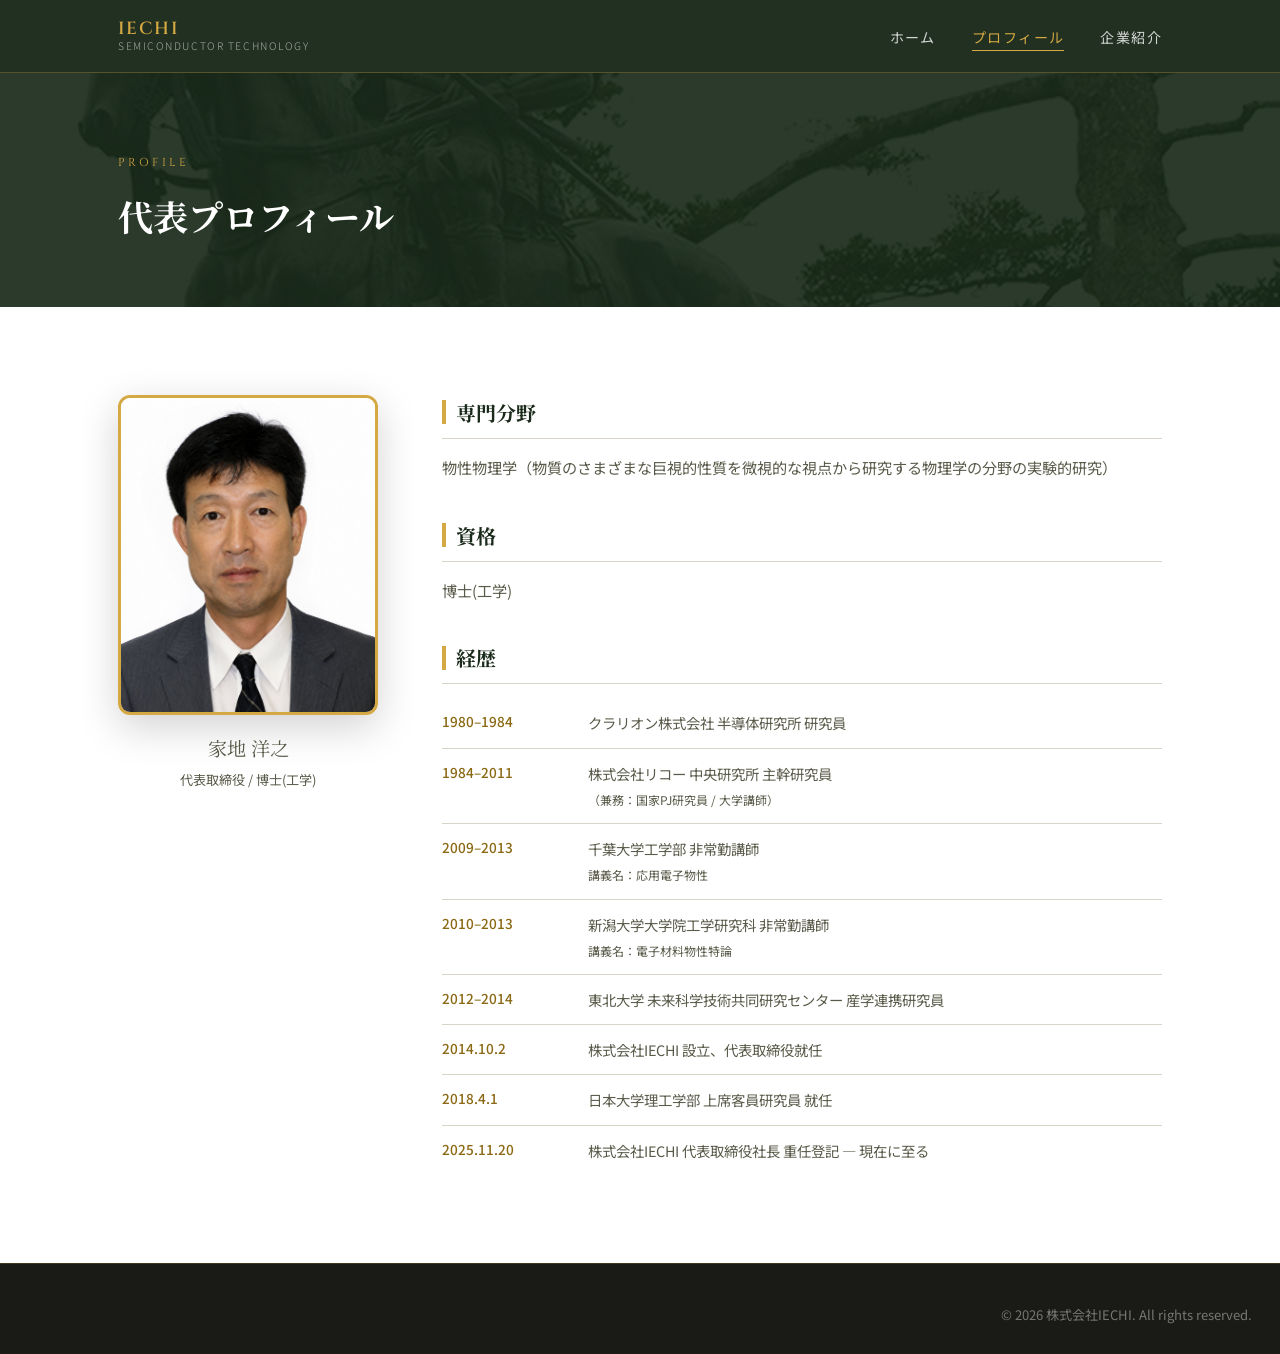
==== about.html @ 6ed94ffd "HP作成" ====
<!DOCTYPE html>
<html lang="ja">
<head>
  <meta charset="UTF-8">
  <meta name="viewport" content="width=device-width, initial-scale=1.0">
  <meta name="description" content="代表プロフィール — 家地洋之 博士（工学）、株式会社IECHI 代表取締役">
  <title>プロフィール | 株式会社IECHI</title>
  <link rel="stylesheet" href="style.css">
</head>
<body>

  <header class="site-header">
    <div class="header-inner">
      <a href="index.html" class="logo">
        IECHI
        <span class="logo-sub">SEMICONDUCTOR TECHNOLOGY</span>
      </a>
      <button class="nav-toggle" aria-label="メニューを開く" aria-expanded="false">
        <span></span><span></span><span></span>
      </button>
      <nav class="main-nav">
        <ul>
          <li><a href="index.html">ホーム</a></li>
          <li><a href="about.html" class="active">プロフィール</a></li>
          <li><a href="company.html">企業紹介</a></li>
        </ul>
      </nav>
    </div>
  </header>

  <main>

    <div class="page-header">
      <div class="container page-header-inner">
        <span class="section-label">PROFILE</span>
        <h1>代表プロフィール</h1>
      </div>
    </div>

    <section class="section section-bg-white">
      <div class="container">
        <div class="profile-layout fade-in">
          <div class="profile-photo">
            <div class="face-frame">
              <img src="images/img_face.png" alt="家地 洋之">
            </div>
            <div class="face-caption">
              <span class="face-name">家地 洋之</span>
              <span>代表取締役 / 博士(工学)</span>
            </div>
          </div>
          <div class="profile-content">
            <h2>専門分野</h2>
            <p>
              物性物理学（物質のさまざまな巨視的性質を微視的な視点から研究する物理学の分野の実験的研究）
            </p>

            <h2>資格</h2>
            <p>博士(工学)</p>

            <h2>経歴</h2>
            <ul class="career-list">
              <li>
                <span class="career-year">1980–1984</span>
                <span class="career-desc">クラリオン株式会社 半導体研究所 研究員</span>
              </li>
              <li>
                <span class="career-year">1984–2011</span>
                <span class="career-desc">株式会社リコー 中央研究所 主幹研究員<br><small>（兼務：国家PJ研究員 / 大学講師）</small></span>
              </li>
              <li>
                <span class="career-year">2009–2013</span>
                <span class="career-desc">千葉大学工学部 非常勤講師<br><small>講義名：応用電子物性</small></span>
              </li>
              <li>
                <span class="career-year">2010–2013</span>
                <span class="career-desc">新潟大学大学院工学研究科 非常勤講師<br><small>講義名：電子材料物性特論</small></span>
              </li>
              <li>
                <span class="career-year">2012–2014</span>
                <span class="career-desc">東北大学 未来科学技術共同研究センター 産学連携研究員</span>
              </li>
              <li>
                <span class="career-year">2014.10.2</span>
                <span class="career-desc">株式会社IECHI 設立、代表取締役就任</span>
              </li>
              <li>
                <span class="career-year">2018.4.1</span>
                <span class="career-desc">日本大学理工学部 上席客員研究員 就任</span>
              </li>
              <li>
                <span class="career-year">2025.11.20</span>
                <span class="career-desc">株式会社IECHI 代表取締役社長 重任登記 — 現在に至る</span>
              </li>
            </ul>
          </div>
        </div>
      </div>
    </section>

  </main>

  <footer class="site-footer">
    <div class="footer-inner footer-inner--full">
      <div class="footer-info footer-info--end">
        &copy; 2026 株式会社IECHI. All rights reserved.
      </div>
    </div>
  </footer>

  <script src="nav.js"></script>
</body>
</html>
---- style.css ----
/* ========================================
   株式会社IECHI — 共通スタイル
   ======================================== */

   @import url('https://fonts.googleapis.com/css2?family=Noto+Sans+JP:wght@300;400;500;700&family=Noto+Serif+JP:wght@400;700&family=Cinzel:wght@400;600&display=swap');

   :root {
     --color-primary:       #1a2a1a;
     --color-primary-mid:   #2c4a2c;
     --color-accent:        #8b6914;
     --color-accent-light:  #c49a28;
     --color-gold:          #d4a843;
     --color-bg:            #f7f5f0;
     --color-bg-dark:       #1a1a16;
     --color-white:         #ffffff;
     --color-text:          #1e1e1a;
     --color-text-muted:    #5a5a4a;
     --color-border:        #d8d4c8;
     --shadow-sm:  0 1px 4px rgba(0,0,0,0.08);
     --shadow-md:  0 4px 16px rgba(0,0,0,0.12);
     --shadow-lg:  0 12px 40px rgba(0,0,0,0.18);
     --radius:     6px;
     --radius-lg:  12px;
     --font-sans:  'Noto Sans JP', sans-serif;
     --font-serif: 'Noto Serif JP', serif;
     --font-deco:  'Cinzel', serif;
     --max-width:  1100px;
     --header-height: 72px;
   }
   
   *, *::before, *::after { box-sizing: border-box; margin: 0; padding: 0; }
   html { scroll-behavior: smooth; }
   
   body {
     font-family: var(--font-sans);
     font-size: 16px;
     line-height: 1.75;
     color: var(--color-text);
     background: var(--color-bg);
     min-height: 100vh;
     display: flex;
     flex-direction: column;
   }
   
   img { max-width: 100%; height: auto; display: block; }
   a { color: var(--color-accent); text-decoration: none; transition: color 0.2s; }
   a:hover { color: var(--color-accent-light); }
   
   /* ---- Header ---- */
   .site-header {
     position: sticky; top: 0; z-index: 100;
     background: rgba(26, 42, 26, 0.97);
     backdrop-filter: blur(8px);
     border-bottom: 1px solid rgba(212,168,67,0.3);
   }
   .header-inner {
     max-width: var(--max-width); margin: 0 auto; padding: 0 28px;
     height: var(--header-height);
     display: flex; align-items: center; justify-content: space-between;
   }
   .logo {
     font-family: var(--font-deco);
     font-size: 1.1rem; font-weight: 600;
     color: var(--color-gold);
     letter-spacing: 0.08em;
     display: flex; flex-direction: column; line-height: 1.2;
   }
   .logo-sub {
     font-family: var(--font-sans);
     font-size: 0.65rem; font-weight: 300;
     color: rgba(255,255,255,0.6);
     letter-spacing: 0.15em;
   }
   
   .nav-toggle {
     display: none; background: none; border: none; cursor: pointer;
     padding: 8px; flex-direction: column; gap: 5px;
   }
   .nav-toggle span {
     display: block; width: 24px; height: 2px;
     background: var(--color-gold);
     transition: transform 0.3s, opacity 0.3s;
   }
   .nav-toggle.active span:nth-child(1) { transform: translateY(7px) rotate(45deg); }
   .nav-toggle.active span:nth-child(2) { opacity: 0; }
   .nav-toggle.active span:nth-child(3) { transform: translateY(-7px) rotate(-45deg); }
   
   .main-nav ul { list-style: none; display: flex; gap: 36px; }
   .main-nav a {
     font-size: 0.88rem; font-weight: 400; letter-spacing: 0.1em;
     color: rgba(255,255,255,0.8);
     position: relative; padding: 4px 0;
   }
   .main-nav a::after {
     content: ""; position: absolute; bottom: 0; left: 0;
     width: 0; height: 1px; background: var(--color-gold);
     transition: width 0.3s;
   }
   .main-nav a:hover, .main-nav a.active { color: var(--color-gold); }
   .main-nav a:hover::after, .main-nav a.active::after { width: 100%; }
   
   /* ---- Main ---- */
   main { flex: 1; }
   .container { max-width: var(--max-width); margin: 0 auto; padding: 0 28px; }
   .section { padding: 88px 0; }
   
   /* ---- Hero (index) ---- */
   .hero {
     position: relative;
     min-height: 100vh;
     display: flex; flex-direction: column;
     overflow: hidden;
     background: #232e1a;
   }
   .hero-masamune {
     display: none;
   }
   .hero-masamune-img {
     position: absolute;
     top: 50%; left: 50%;
     transform: translate(-50%, -50%);
     width: 70%; height: auto;
     object-fit: contain; object-position: center;
     opacity: 1;
   }
   
   /* 左右端のみ画像の緑色でフェードアウト */
   .hero::before {
     content: "";
     position: absolute; inset: 0;
     background:
       linear-gradient(to right,
         rgba(38,48,30,0.88) 0%,
         rgba(38,48,30,0.4) 8%,
         transparent 20%,
         transparent 80%,
         rgba(38,48,30,0.4) 92%,
         rgba(38,48,30,0.88) 100%);
     pointer-events: none;
     z-index: 1;
   }
   
   /* ---- Hero decorative SVGs ---- */
   .hero-castle {
     position: absolute;
     left: 0;
     bottom: 0;
     width: clamp(140px, 18vw, 260px);
     opacity: 0;
     pointer-events: none;
     animation: castleFadeIn 1.4s 0.6s forwards;
     z-index: 2;
   }
   .hero-kamon {
     display: none;
   }
   @keyframes castleFadeIn {
     from { opacity: 0; transform: translateX(-20px) translateY(10px); }
     to   { opacity: 0.62; transform: translateX(0) translateY(0); }
   }
   @keyframes kamonReveal {
     from { opacity: 0; transform: translateY(-55%) rotate(-10deg) scale(0.82); }
     to   { opacity: 0.4; transform: translateY(-55%) rotate(0deg) scale(1); }
   }
   
   /* ---- Hero horizon line ---- */
   .hero::after {
     content: "";
     position: absolute;
     bottom: 80px;
     left: 0; right: 0;
     height: 1px;
     background: linear-gradient(to right,
       rgba(212,168,67,0.35),
       transparent 28%,
       transparent 72%,
       rgba(212,168,67,0.35));
     pointer-events: none;
     z-index: 1;
   }
   
   /* ---- Hero coordinates label ---- */
   .hero-coords {
     position: absolute;
     bottom: 18px;
     right: 24px;
     font-family: var(--font-deco);
     font-size: 5rem;
     letter-spacing: 0.18em;
     color: rgba(212,168,67,0.28);
     z-index: 2;
   }
   .hero-content {
     position: relative; z-index: 3;
     max-width: var(--max-width); margin: 0 auto;
     padding: 0 28px;
     display: flex; flex-direction: column; justify-content: center;
     min-height: 100vh;
     padding-top: var(--header-height);
   }
   .hero-content-inner {
     background: rgba(20, 32, 20, 0.62);
     backdrop-filter: blur(2px);
     border-left: 3px solid var(--color-gold);
     padding: 40px 48px;
     border-radius: 0 var(--radius-lg) var(--radius-lg) 0;
     max-width: 660px;
     width: fit-content;
   }
   .hero-eyebrow {
     font-family: var(--font-deco);
     font-size: 0.78rem; letter-spacing: 0.3em;
     color: var(--color-gold); margin-bottom: 24px;
     opacity: 0; animation: fadeUp 0.8s 0.2s forwards;
   }
   .hero-title {
     font-family: var(--font-serif);
     font-size: clamp(1.8rem, 4vw, 3rem);
     font-weight: 700; line-height: 1.25;
     color: var(--color-white);
     margin-bottom: 28px;
     opacity: 0; animation: fadeUp 0.8s 0.4s forwards;
   }
   .hero-title span { color: var(--color-gold); }
   .hero-lead {
     font-size: 1.4rem; line-height: 1.9;
     color: rgba(255,255,255,0.75);
     max-width: 800px; margin-bottom: 48px;
     opacity: 0; animation: fadeUp 0.8s 0.6s forwards;
   }
   .hero-actions {
     display: flex; gap: 16px; flex-wrap: wrap;
     opacity: 0; animation: fadeUp 0.8s 0.8s forwards;
   }
   @keyframes scrollLine { 0%,100%{opacity:1;transform:scaleY(1)} 50%{opacity:0.3;transform:scaleY(0.5)} }
   
   /* ---- Buttons ---- */
   .btn {
     display: inline-block; padding: 14px 34px;
     border-radius: var(--radius); font-size: 0.9rem;
     font-weight: 500; letter-spacing: 0.08em;
     cursor: pointer; border: none; text-align: center;
     transition: all 0.25s;
   }
   .btn-gold {
     background: var(--color-gold); color: var(--color-primary);
     font-weight: 700;
   }
   .btn-gold:hover { background: var(--color-accent-light); color: var(--color-primary); transform: translateY(-2px); box-shadow: var(--shadow-md); }
   .btn-outline-light {
     background: transparent; color: var(--color-white);
     border: 1px solid rgba(255,255,255,0.4);
   }
   .btn-outline-light:hover { border-color: var(--color-gold); color: var(--color-gold); }
   
   /* ---- Section Titles ---- */
   .section-label {
     font-family: var(--font-deco);
     font-size: 0.72rem; letter-spacing: 0.3em;
     color: var(--color-accent); margin-bottom: 12px;
     display: block;
   }
   .section-title {
     font-family: var(--font-serif);
     font-size: 1.8rem; font-weight: 700;
     color: var(--color-primary); margin-bottom: 8px;
   }
   .section-divider {
     width: 40px; height: 2px;
     background: linear-gradient(to right, var(--color-gold), var(--color-accent-light));
     margin-bottom: 48px;
   }
   
   /* ---- About strip on index ---- */
   .about-strip { background: var(--color-white); padding: 88px 0; }
   .about-strip-inner {
     display: grid; grid-template-columns: 260px 1fr;
     gap: 64px; align-items: start;
   }
   .face-frame {
     width: 240px; height: 300px; overflow: hidden;
     border-radius: var(--radius-lg);
     box-shadow: var(--shadow-lg);
     border: 3px solid var(--color-gold);
   }
   .face-frame img { width: 100%; height: 100%; object-fit: cover; object-position: top; }
   .face-caption { margin-top: 16px; text-align: center; }
   .face-caption strong { display: block; font-family: var(--font-serif); font-size: 1.1rem; color: var(--color-primary); }
   .face-caption span { font-size: 0.82rem; color: var(--color-text-muted); }
   
   .about-text p { color: var(--color-text-muted); margin-bottom: 18px; font-size: 0.95rem; line-height: 1.9; }
   
   /* ---- Cards (index services) ---- */
   .card-grid { display: grid; grid-template-columns: repeat(3,1fr); gap: 24px; }
   .card {
     background: var(--color-white); border-radius: var(--radius-lg);
     padding: 32px 26px; border: 1px solid var(--color-border);
     transition: transform 0.2s, box-shadow 0.2s;
   }
   .card:hover { }
   .card-num {
     font-family: var(--font-deco); font-size: 1.8rem;
     color: var(--color-gold); opacity: 0.4; margin-bottom: 12px;
   }
   .card h3 { font-family: var(--font-serif); font-size: 1.05rem; color: var(--color-primary); margin-bottom: 10px; }
   .card p { color: var(--color-text-muted); font-size: 0.88rem; line-height: 1.8; }
   
   /* ---- Achievement strip ---- */
   .achieve-strip { background: var(--color-primary); padding: 88px 0; }
   .achieve-grid { display: grid; grid-template-columns: 1fr 1fr; gap: 32px; }
   .achieve-img-wrap {
     border-radius: var(--radius-lg); overflow: hidden;
     box-shadow: var(--shadow-lg);
   }
   .achieve-img-wrap img { width: 100%; height: 100%; object-fit: cover; }
   .achieve-text { color: rgba(255,255,255,0.85); }
   .achieve-text .section-title { color: var(--color-white); }
   .achieve-list { list-style: none; margin-top: 24px; }
   .achieve-list li {
     padding: 12px 0; border-bottom: 1px solid rgba(255,255,255,0.1);
     font-size: 0.9rem; color: rgba(255,255,255,0.75);
     display: flex; gap: 12px; align-items: flex-start;
   }
   .achieve-list li::before { content: "◆"; color: var(--color-gold); flex-shrink: 0; font-size: 0.7rem; margin-top: 4px; }
   
   /* ---- Page Header ---- */
   .page-header {
     background: var(--color-primary);
     padding: 80px 0 60px;
     position: relative; overflow: hidden;
   }
   .page-header::before {
     content: ""; position: absolute; inset: 0;
     background: url('images/img_masamune.png') center/cover no-repeat;
     opacity: 0.08;
   }
   .page-header-inner { position: relative; z-index: 1; }
   .page-header .section-label { color: var(--color-gold); }
   .page-header h1 {
     font-family: var(--font-serif);
     font-size: 2.2rem; color: var(--color-white);
     font-weight: 700;
   }
   
   /* ---- Profile page ---- */
   .profile-photo .face-frame { width: 260px; height: 320px; }
   .profile-photo .face-caption .face-name {
     display: block;
     font-family: var(--font-serif);
     font-size: 1.2rem;
     font-weight: 400;
     color: var(--color-text-muted);
   }
   
   .profile-content h2 {
     font-family: var(--font-serif);
     font-size: 1.25rem; color: var(--color-primary);
     margin: 36px 0 14px; padding-bottom: 8px;
     border-bottom: 1px solid var(--color-border);
     display: flex; align-items: center; gap: 10px;
   }
   .profile-content h2:first-child { margin-top: 0; }
   .profile-content h2::before { content: ""; width: 4px; height: 1.2em; background: var(--color-gold); display: block; }
   .profile-content p { color: var(--color-text-muted); margin-bottom: 16px; font-size: 0.95rem; line-height: 1.9; }
   
   .career-list { list-style: none; }
   .career-list li {
     display: grid; grid-template-columns: 130px 1fr;
     gap: 16px; padding: 12px 0;
     border-bottom: 1px solid var(--color-border);
     font-size: 0.9rem;
   }
   .career-list li:last-child { border-bottom: none; }
   .career-year { color: var(--color-accent); font-weight: 500; font-size: 0.85rem; }
   .career-desc { color: var(--color-text-muted); }
   
   .company-table { width: 100%; border-collapse: collapse; font-size: 0.92rem; margin-top: 8px; }
   .company-table th, .company-table td { padding: 12px 16px; border-bottom: 1px solid var(--color-border); text-align: left; }
   .company-table th { width: 140px; color: var(--color-primary); font-weight: 600; background: rgba(26,42,26,0.03); }
   .company-table td { color: var(--color-text-muted); }
   
   /* ---- Service page ---- */
   .service-list { display: flex; flex-direction: column; gap: 28px; }
   .service-item {
     background: var(--color-white); border-radius: var(--radius-lg);
     padding: 36px 40px; border: 1px solid var(--color-border);
     display: grid; grid-template-columns: 72px 1fr; gap: 28px;
     transition: box-shadow 0.2s;
   }
   .service-item:hover { }
   .service-num {
     font-family: var(--font-deco); font-size: 2.2rem;
     color: var(--color-gold); line-height: 1; opacity: 0.5;
   }
   .service-item h3 { font-family: var(--font-serif); font-size: 1.15rem; color: var(--color-primary); margin-bottom: 10px; }
   .service-item p { color: var(--color-text-muted); font-size: 0.93rem; margin-bottom: 14px; }
   .service-tags { display: flex; flex-wrap: wrap; gap: 8px; }
   .service-tags span {
     background: var(--color-bg); padding: 4px 14px;
     border-radius: 20px; font-size: 0.82rem; color: var(--color-text-muted);
     border: 1px solid var(--color-border);
   }
   
   .research-img-strip { background: var(--color-primary); padding: 72px 0; }
   .research-img-wrap {
     border-radius: var(--radius-lg); overflow: hidden;
     box-shadow: var(--shadow-lg); max-height: 480px;
   }
   .research-img-wrap img { width: 100%; object-fit: cover; }
   
   /* ---- Footer ---- */
   .site-footer {
     background: var(--color-bg-dark);
     border-top: 1px solid rgba(212,168,67,0.2);
     padding: 40px 0 28px;
   }
   .footer-inner {
     max-width: var(--max-width); margin: 0 auto; padding: 0 28px;
     display: flex; justify-content: space-between; align-items: center; flex-wrap: wrap; gap: 16px;
   }
   .footer-logo { font-family: var(--font-deco); font-size: 1rem; color: var(--color-gold); }
   .footer-info { font-size: 0.82rem; color: rgba(255,255,255,0.4); text-align: right; line-height: 1.7; }
   
   /* ---- Animations ---- */
   @keyframes fadeUp {
     from { opacity: 0; transform: translateY(24px); }
     to   { opacity: 1; transform: translateY(0); }
   }
   .fade-in { opacity: 0; transform: translateY(20px); transition: opacity 0.7s, transform 0.7s; }
   .fade-in.visible { opacity: 1; transform: none; }
   
   /* ---- Responsive ---- */
   @media (max-width: 900px) {
     .about-strip-inner, .profile-layout { grid-template-columns: 1fr; text-align: center; }
     .face-frame { margin: 0 auto; }
     .profile-content h2 { justify-content: center; }
     .achieve-grid, .card-grid { grid-template-columns: 1fr; }
     .career-list li { grid-template-columns: 1fr; gap: 4px; }
     .service-item { grid-template-columns: 1fr; }
     .service-num { font-size: 1.6rem; }
   }
   @media (max-width: 768px) {
     .nav-toggle { display: flex; }
     .hero-castle,
     .hero-kamon,
     .hero-coords { display: none; }
     .main-nav {
       position: fixed; top: var(--header-height); left: 0; right: 0;
       background: rgba(26,42,26,0.98);
       transform: translateY(-110%); opacity: 0; pointer-events: none;
       transition: transform 0.3s, opacity 0.3s;
     }
     .main-nav.open { transform: translateY(0); opacity: 1; pointer-events: auto; }
     .main-nav ul { flex-direction: column; gap: 0; padding: 16px 28px; }
     .main-nav li { border-bottom: 1px solid rgba(255,255,255,0.08); }
     .main-nav li:last-child { border-bottom: none; }
     .main-nav a { display: block; padding: 14px 0; }
     .hero-title { font-size: 1.8rem; }
     .section { padding: 60px 0; }

     /* スマホ：画像↑・文言↓ */
     .hero {
       flex-direction: column;
       min-height: unset;
       background: #232e1a;
     }
     .hero::before, .hero::after { display: none; }
     .hero-masamune-img {
       position: relative;
       top: unset; left: unset;
       transform: none;
       width: 100%;
       height: auto;
       display: block;
       order: -1;
     }
     .hero-content {
       position: relative;
       min-height: unset;
       padding-top: 24px;
       padding-bottom: 40px;
     }
     .service-item { padding: 24px 20px; }
     .research-img-wrap { max-height: 300px; }
     .gan-grid { grid-template-columns: 1fr; }
     .related-clients-list { grid-template-columns: 1fr; }
   }

   /* ---- Utility ---- */
   .section-bg-white { background: var(--color-white); }
   .section-bg-default { background: var(--color-bg); }
   .text-center { text-align: center; }
   .section-header { margin-bottom: 48px; }
   .section-header-lg { text-align: center; margin-bottom: 56px; }
   .section-header-md { text-align: center; margin-bottom: 40px; }
   .section-divider-center { margin: 0 auto 0; }
   .section-actions { text-align: center; margin-top: 48px; }
   .section-actions-sm { margin-top: 32px; }
   .btn-mt { margin-top: 16px; }
   .btn-sm { font-size: 0.88rem; }

   .footer-inner--full { max-width: 100%; padding-right: 28px; }
   .footer-info--end { margin-left: auto; }

   /* ---- Index ---- */
   .about-strip-inner--single { grid-template-columns: 1fr; }
   .message-signature {
     text-align: right;
     font-size: 0.88rem;
     color: var(--color-text-muted);
     font-weight: 400;
     margin-top: 8px;
   }
   .achieve-header .section-label { color: var(--color-gold); }
   .achieve-header .section-title { color: var(--color-white); }

   /* ---- Profile ---- */
   .profile-layout {
     display: grid;
     grid-template-columns: 260px 1fr;
     gap: 64px;
     align-items: start;
   }

   /* ---- Service ---- */
   .service-intro { margin-bottom: 56px; }
   .service-lead { color: var(--color-text-muted); max-width: 640px; }

   /* ---- Company page ---- */
   .co-section {
     background: var(--color-white);
     padding: 88px 0;
   }
   .co-header { margin-bottom: 48px; }
   .co-image-wrapper {
     position: relative;
     margin-bottom: 64px;
     box-shadow: 8px 8px 0 rgba(212,168,67,0.18), 0 4px 24px rgba(0,0,0,0.07);
     border-radius: var(--radius-lg);
   }
   .co-image-wrapper img {
     width: 100%; height: auto;
     border-radius: var(--radius-lg);
     border: 1px solid var(--color-border);
     display: block;
   }
   .co-desc { margin-bottom: 40px; }
   .co-desc p {
     line-height: 2.0;
     font-size: 0.95rem;
     color: var(--color-text-muted);
   }
   .co-gan-block { margin-bottom: 64px; }
   .gan-grid {
     display: grid;
     grid-template-columns: 1fr 1fr;
     gap: 16px;
   }
   .gan-grid img {
     width: 100%;
     height: auto;
     display: block;
     border-radius: var(--radius-lg);
     border: 1px solid var(--color-border);
     box-shadow: 0 2px 12px rgba(0,0,0,0.08);
   }
   .co-detail-grid {
     display: grid;
     grid-template-columns: 1fr;
     gap: 24px;
   }
   .co-card {
     background: var(--color-bg);
     border-radius: var(--radius-lg);
     padding: 28px 32px;
     border: 1px solid var(--color-border);
     transition: box-shadow 0.2s;
   }
   .co-card h3 {
     font-family: var(--font-serif);
     font-size: 1rem;
     color: var(--color-primary);
     margin-bottom: 14px;
     padding-bottom: 10px;
     border-bottom: 2px solid var(--color-gold);
     display: flex;
     align-items: center;
     gap: 8px;
   }
   .co-list { list-style: none; }
   .co-list li {
     padding: 8px 0;
     border-bottom: 1px solid var(--color-border);
     font-size: 0.88rem;
     color: var(--color-text-muted);
     display: flex;
     gap: 10px;
     align-items: flex-start;
     line-height: 1.65;
   }
   .co-list li:last-child { border-bottom: none; }
   .co-list li::before {
     content: "◆";
     color: var(--color-gold);
     flex-shrink: 0;
     font-size: 0.6rem;
     margin-top: 5px;
   }
   .domains-section {
     background: var(--color-bg);
     padding: 30px 0;
   }
   .domain-row {
     display: grid;
     grid-template-columns: repeat(5, 1fr);
     gap: 16px;
     margin-top: 48px;
   }
   .domain-card {
     background: var(--color-white);
     border: 1px solid var(--color-border);
     border-radius: var(--radius-lg);
     padding: 28px 16px;
     text-align: center;
     position: relative;
     overflow: hidden;
     cursor: default;
     pointer-events: none;
     user-select: none;
   }
   .domain-icon {
     width: 44px; height: 44px;
     margin: 0 auto 12px;
     border-radius: 50%;
     background: linear-gradient(135deg, var(--color-bg) 0%, #e8e2d4 100%);
     border: 1px solid var(--color-border);
     display: flex; align-items: center; justify-content: center;
     font-size: 1.25rem;
     line-height: 1;
   }
   .domain-en {
     font-family: var(--font-deco);
     font-size: 0.58rem;
     letter-spacing: 0.2em;
     color: var(--color-accent);
     display: block;
     margin-bottom: 4px;
   }
   .domain-ja {
     font-size: 0.88rem;
     font-weight: 600;
     color: var(--color-primary);
     display: block;
   }
   .company-table--compact { font-size: 0.86rem; }
   .company-table--compact th { width: 100px; }
   .company-table td.email { font-size: 0.82rem; word-break: break-all; }

   .related-section {
     background: var(--color-primary);
     padding: 30px 0;
     margin-top: 64px;
     position: relative;
     overflow: hidden;
   }
   .related-section::before {
     content: "";
     position: absolute; inset: 0;
     background: radial-gradient(ellipse at 80% 50%, rgba(212,168,67,0.07) 0%, transparent 60%);
     pointer-events: none;
   }
   .related-section .section-label { color: var(--color-gold); }
   .related-section .section-title { color: var(--color-white); }
   .related-section .section-divider {
     background: linear-gradient(to right, var(--color-gold), transparent);
   }
   .related-layout {
     display: grid;
     grid-template-columns: 1.15fr 1fr;
     gap: 56px;
     align-items: start;
     margin-top: 48px;
   }
   .related-layout--bordered {
     margin-top: 64px;
     padding-top: 56px;
     border-top: 1px solid rgba(255,255,255,0.08);
   }
   .related-img-block {
     border-radius: var(--radius-lg);
     overflow: hidden;
     background: rgba(255,255,255,0.06);
     border: 1px solid rgba(212,168,67,0.2);
   }
   .related-img-block img {
     width: 100%; height: auto;
     object-fit: cover; display: block;
   }
   .related-img-stack {
     display: flex;
     flex-direction: column;
     gap: 12px;
   }
   .related-info { padding-top: 8px; }
   .related-info h3 {
     font-family: var(--font-serif);
     font-size: 1.4rem;
     color: var(--color-white);
     margin-bottom: 6px;
   }
   .related-info .sub {
     font-size: 0.78rem;
     color: var(--color-gold);
     letter-spacing: 0.15em;
     font-family: var(--font-deco);
     margin-bottom: 20px;
     display: block;
   }
   .related-info p {
     color: rgba(255,255,255,0.65);
     font-size: 0.92rem;
     line-height: 1.95;
     margin-bottom: 24px;
   }
   .related-detail-list { list-style: none; }
   .related-detail-list li {
     padding: 12px 0;
     border-bottom: 1px solid rgba(255,255,255,0.08);
     font-size: 0.88rem;
     color: rgba(255,255,255,0.6);
     display: flex;
     gap: 12px;
     align-items: flex-start;
   }
   .related-detail-list li:last-child { border-bottom: none; }
   .related-detail-list li::before {
     content: "◆";
     color: var(--color-gold);
     font-size: 0.6rem;
     margin-top: 5px;
     flex-shrink: 0;
   }
   .related-link { color: var(--color-gold); word-break: break-all; }
   .related-link:hover { color: var(--color-accent-light); }
   .related-clients {
     margin-top: 64px;
     padding-top: 56px;
     border-top: 1px solid rgba(255,255,255,0.08);
   }
   .related-clients h3 {
     font-family: var(--font-serif);
     font-size: 1.2rem;
     color: var(--color-white);
     margin-bottom: 24px;
   }
   .related-clients-list {
     display: grid;
     grid-template-columns: repeat(2, 1fr);
     gap: 0 40px;
   }

   .pptx-slides-section { margin-top: 40px; }
   .pptx-slide-single .pptx-slide-img {
     width: 100%;
     height: auto;
     display: block;
     border-radius: var(--radius-lg);
     border: 1px solid var(--color-border);
     box-shadow: 8px 8px 0 rgba(212,168,67,0.18), 0 4px 24px rgba(0,0,0,0.07);
   }
   .pptx-slides-grid {
     display: grid;
     grid-template-columns: repeat(2, 1fr);
     gap: 16px;
     margin-top: 24px;
   }
   .pptx-slides-grid .pptx-slide-img:nth-child(5) { grid-column: 1; }
   .pptx-slides-grid .pptx-slide-img {
     width: 100%;
     height: auto;
     display: block;
     border-radius: var(--radius);
     border: 1px solid var(--color-border);
     box-shadow: 0 2px 12px rgba(0,0,0,0.08);
   }

   @media (max-width: 900px) {
     .domain-row { grid-template-columns: repeat(3, 1fr); }
   }
   @media (max-width: 800px) {
     .related-layout { grid-template-columns: 1fr; gap: 32px; }
   }
   @media (max-width: 600px) {
     .pptx-slides-grid { grid-template-columns: 1fr; }
   }
   @media (max-width: 560px) {
     .domain-row { grid-template-columns: repeat(2, 1fr); }
   }
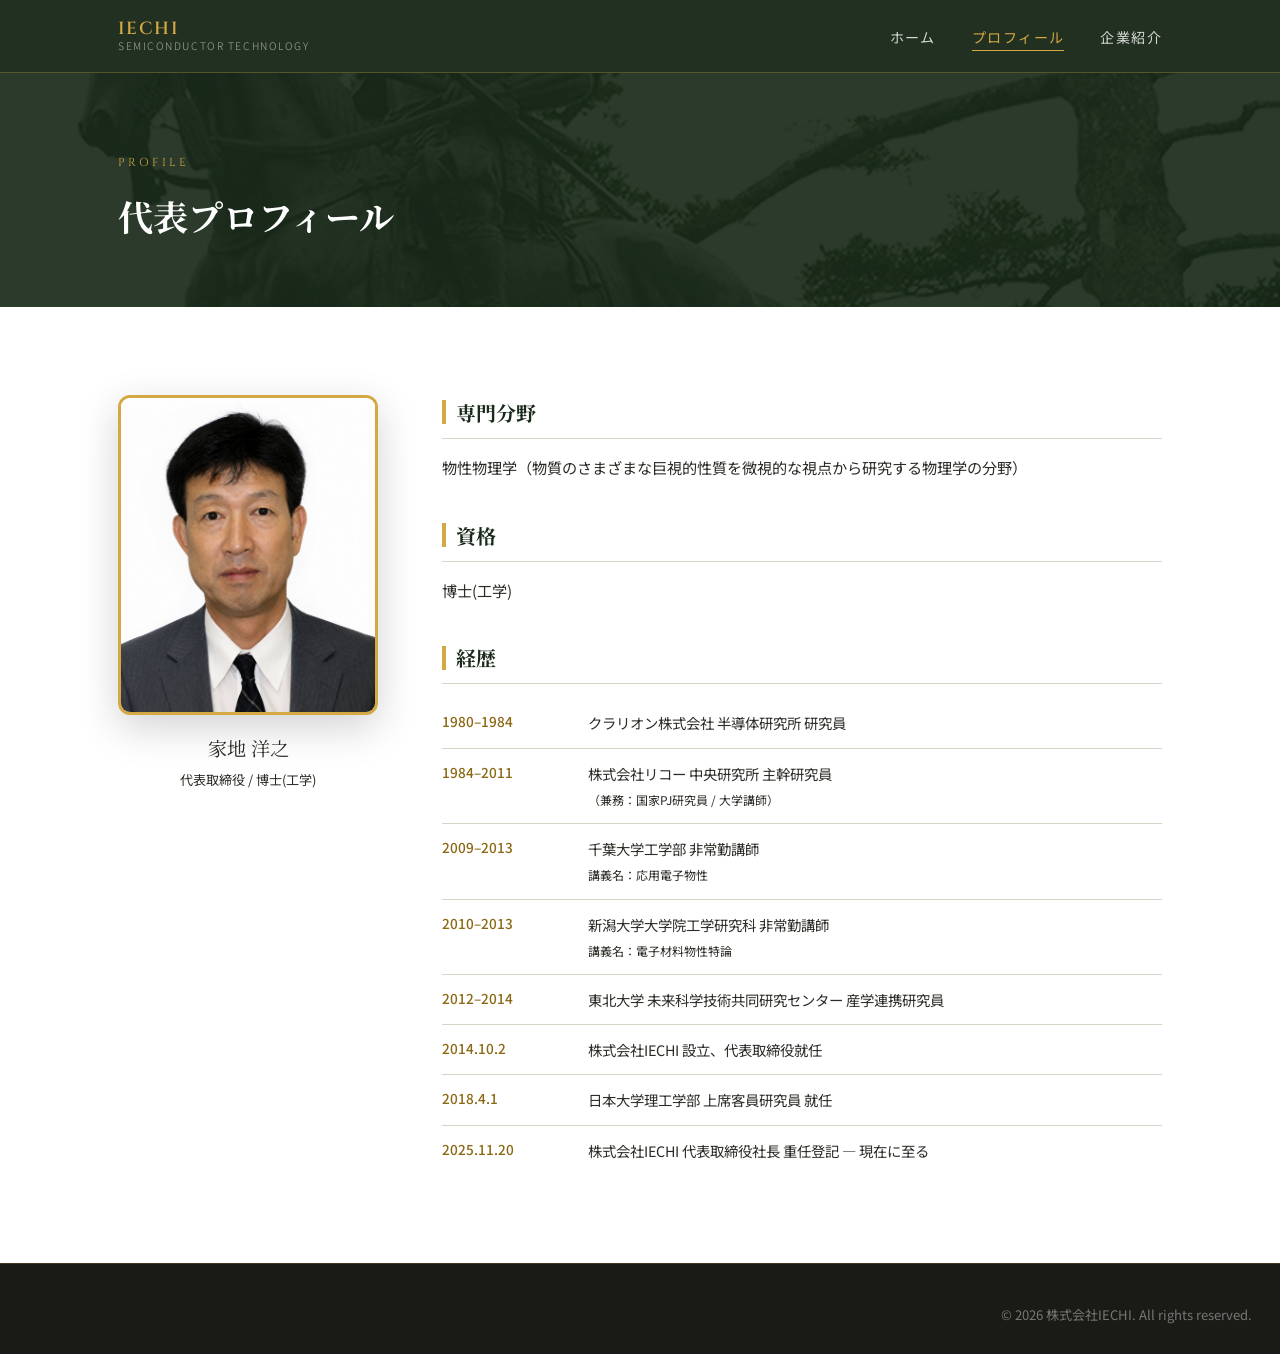
==== commit ad4c073c: "追加改修：文言編集/画像追加/全体文字色変更" ====
--- a/about.html
+++ b/about.html
@@ -3,7 +3,8 @@
 <head>
   <meta charset="UTF-8">
   <meta name="viewport" content="width=device-width, initial-scale=1.0">
-  <meta name="description" content="代表プロフィール — 家地洋之 博士（工学）、株式会社IECHI 代表取締役">
+  <meta name="description" content="代表プロフィール — 家地洋之 博士（工学）、株式会社IECHI（株式会社家地）代表取締役。物性物理学の専門家として半導体分野で長年の研究開発実績。">
+  <meta name="keywords" content="家地洋之,株式会社IECHI,株式会社家地,半導体,物性物理学,博士工学,仙台">
   <title>プロフィール | 株式会社IECHI</title>
   <link rel="stylesheet" href="style.css">
 </head>
@@ -43,7 +44,7 @@
           <div class="profile-photo">
             <div class="face-frame">
               <img src="images/img_face.png" alt="家地 洋之">
-            </div>
+              </div>
             <div class="face-caption">
               <span class="face-name">家地 洋之</span>
               <span>代表取締役 / 博士(工学)</span>
@@ -52,10 +53,10 @@
           <div class="profile-content">
             <h2>専門分野</h2>
             <p>
-              物性物理学（物質のさまざまな巨視的性質を微視的な視点から研究する物理学の分野の実験的研究）
+              物性物理学（物質のさまざまな巨視的性質を微視的な視点から研究する物理学の分野）
             </p>
-
-            <h2>資格</h2>
+             
+              <h2>資格</h2>
             <p>博士(工学)</p>
 
             <h2>経歴</h2>
@@ -94,7 +95,7 @@
               </li>
             </ul>
           </div>
-        </div>
+          </div>
       </div>
     </section>
 
--- a/style.css
+++ b/style.css
@@ -14,7 +14,7 @@
      --color-bg-dark:       #1a1a16;
      --color-white:         #ffffff;
      --color-text:          #1e1e1a;
-     --color-text-muted:    #5a5a4a;
+     --color-text-muted:    #2b2b26;
      --color-border:        #d8d4c8;
      --shadow-sm:  0 1px 4px rgba(0,0,0,0.08);
      --shadow-md:  0 4px 16px rgba(0,0,0,0.12);
@@ -343,6 +343,21 @@
    }
    
    /* ---- Profile page ---- */
+   .profile-layout {
+     display: flex;
+     flex-direction: row;
+     gap: 64px;
+     align-items: start;
+   }
+   .profile-photo {
+     flex: 0 0 260px;
+     display: flex;
+     flex-direction: column;
+     align-items: center;
+   }
+   .profile-content {
+     flex: 1;
+   }
    .profile-photo .face-frame { width: 260px; height: 320px; }
    .profile-photo .face-caption .face-name {
      display: block;
@@ -431,13 +446,23 @@
    
    /* ---- Responsive ---- */
    @media (max-width: 900px) {
-     .about-strip-inner, .profile-layout { grid-template-columns: 1fr; text-align: center; }
+     .about-strip-inner { grid-template-columns: 1fr; text-align: center; }
      .face-frame { margin: 0 auto; }
-     .profile-content h2 { justify-content: center; }
      .achieve-grid, .card-grid { grid-template-columns: 1fr; }
      .career-list li { grid-template-columns: 1fr; gap: 4px; }
      .service-item { grid-template-columns: 1fr; }
      .service-num { font-size: 1.6rem; }
+     /* プロフィール：縦積みに切り替え */
+     .profile-layout {
+       flex-direction: column;
+     }
+     .profile-photo {
+       flex: unset;
+       width: 100%;
+     }
+     .face-caption { text-align: center; }
+     .profile-content { text-align: left; }
+     .profile-content h2 { justify-content: flex-start; }
    }
    @media (max-width: 768px) {
      .nav-toggle { display: flex; }
@@ -493,6 +518,8 @@
    .section-header { margin-bottom: 48px; }
    .section-header-lg { text-align: center; margin-bottom: 56px; }
    .section-header-md { text-align: center; margin-bottom: 40px; }
+   .achieve-header { text-align: left; }
+   .achieve-header .section-divider { margin: 0 0 0; }
    .section-divider-center { margin: 0 auto 0; }
    .section-actions { text-align: center; margin-top: 48px; }
    .section-actions-sm { margin-top: 32px; }
@@ -504,6 +531,14 @@
 
    /* ---- Index ---- */
    .about-strip-inner--single { grid-template-columns: 1fr; }
+   .achieve-title-break { white-space: nowrap; }
+   @media (max-width: 900px) {
+     .about-strip-inner--single { text-align: left; }
+     .about-strip-inner--single .message-signature { text-align: right; }
+     .achieve-title-break { display: block; }
+     .achieve-header { text-align: left; }
+     .achieve-header .section-divider { margin: 0 0 0; }
+   }
    .message-signature {
      text-align: right;
      font-size: 0.88rem;
@@ -515,13 +550,6 @@
    .achieve-header .section-title { color: var(--color-white); }
 
    /* ---- Profile ---- */
-   .profile-layout {
-     display: grid;
-     grid-template-columns: 260px 1fr;
-     gap: 64px;
-     align-items: start;
-   }
-
    /* ---- Service ---- */
    .service-intro { margin-bottom: 56px; }
    .service-lead { color: var(--color-text-muted); max-width: 640px; }
@@ -655,6 +683,24 @@
    .company-table--compact { font-size: 0.86rem; }
    .company-table--compact th { width: 100px; }
    .company-table td.email { font-size: 0.82rem; word-break: break-all; }
+   @media (max-width: 600px) {
+     .company-table,
+     .company-table tbody,
+     .company-table tr,
+     .company-table th,
+     .company-table td { display: block; width: 100%; }
+     .company-table tr { border-bottom: 1px solid var(--color-border); padding: 12px 0; }
+     .company-table th,
+     .company-table td { border-bottom: none; padding: 2px 16px; }
+     .company-table th {
+       font-size: 0.75rem;
+       color: var(--color-accent);
+       background: none;
+       padding-bottom: 2px;
+     }
+     .company-table td { padding-top: 2px; }
+     .company-table--compact th { width: 100%; }
+   }
 
    .related-section {
      background: var(--color-primary);
